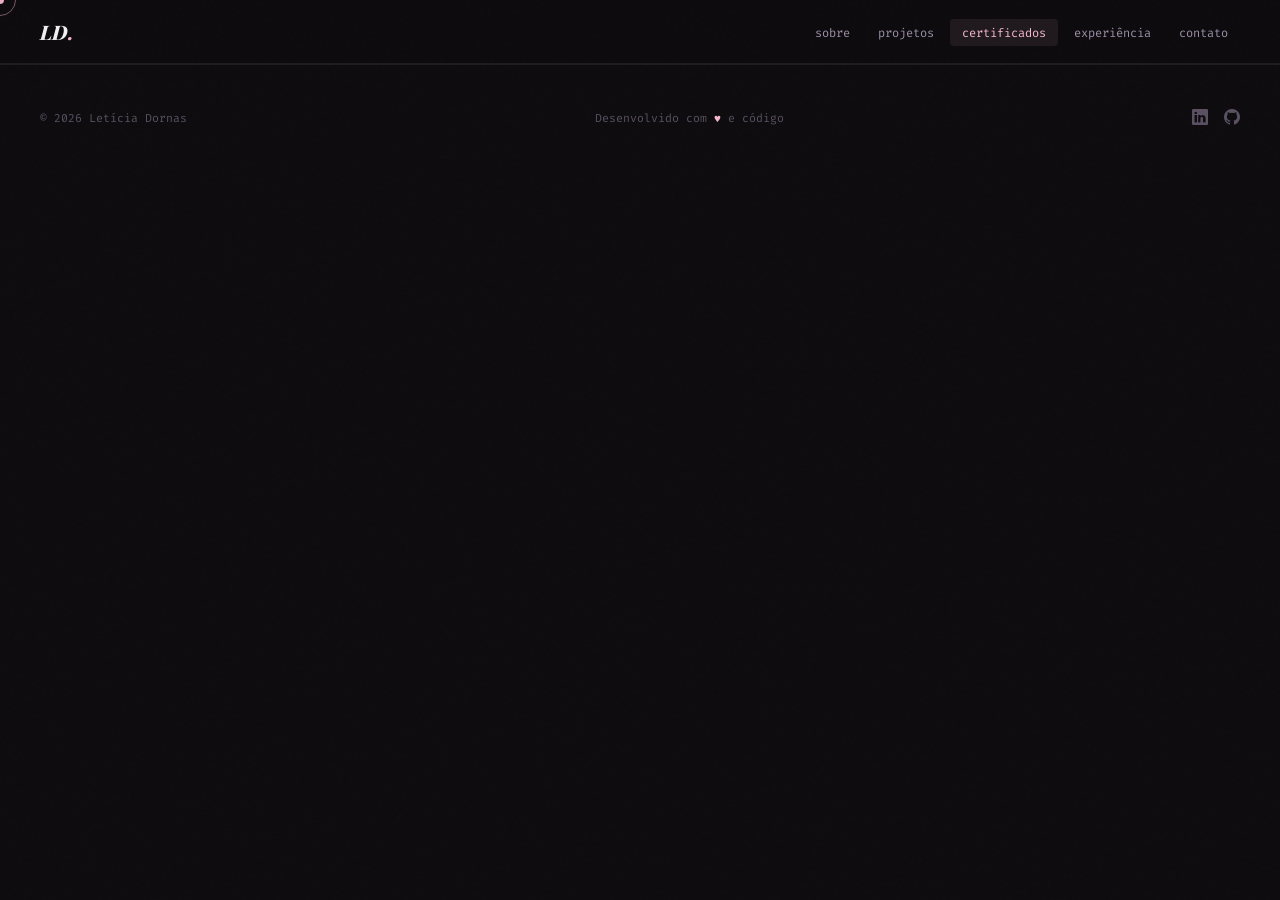
==== certificados.html @ a57dd638 "ajuste" ====
<!DOCTYPE html>
<html lang="pt-BR">
<head>
  <meta charset="UTF-8">
  <meta name="viewport" content="width=device-width, initial-scale=1.0">
  <link rel="preconnect" href="https://fonts.googleapis.com">
  <link rel="preconnect" href="https://fonts.gstatic.com" crossorigin>
  <link href="https://fonts.googleapis.com/css2?family=Playfair+Display:ital,wght@0,700;0,800;0,900;1,700;1,800&family=Figtree:wght@300;400;500;600&family=Fira+Code:wght@300;400;500&display=swap" rel="stylesheet">
  <link rel="stylesheet" href="https://cdn.jsdelivr.net/npm/bootstrap-icons@1.13.1/font/bootstrap-icons.min.css">
  <link rel="stylesheet" href="style.css">
  <title>Certificados — Letícia Dornas</title>
</head>
<body>

  <div id="cursor"></div>
  <div id="cursor-ring"></div>

  <header>
    <a href="index.html" class="logo-text">LD<span>.</span></a>
    <nav>
      <ul>
        <li><a href="index.html">sobre</a></li>
        <li><a href="projetos.html">projetos</a></li>
        <li><a href="certificados.html" class="active">certificados</a></li>
        <li><a href="experiencia.html">experiência</a></li>
        <li><a href="contato.html">contato</a></li>
      </ul>
    </nav>
  </header>

  <main>

    <!--CERTIFICADOS-->
    <section id="certificados">
      <div class="interface">
        <p class="eyebrow anim">// conhecimento validado</p>
        <h2 class="sec-title anim">Meus<br><em>Certificados</em></h2>

        <div class="cert-list anim">
          <div class="cert-row">
            <div>
              <h3>Fundamentos de Python</h3>
              <p class="cert-meta">Cisco Networking Academy</p>
            </div>
            <div class="cert-badge">
              <img src="certificados/cisco-removebg-preview.png" alt="Cisco">
              <span>Cisco NetAcad</span>
            </div>
            <span class="cert-year">2026</span>
          </div>

          <div class="cert-row">
            <div>
              <h3>Fundamentos do Hardware do Computador</h3>
              <p class="cert-meta">Cisco Networking Academy</p>
            </div>
            <div class="cert-badge">
              <img src="certificados/cisco-removebg-preview.png" alt="Cisco">
              <span>Cisco NetAcad</span>
            </div>
            <span class="cert-year">2026</span>
          </div>

          <div class="cert-row">
            <div>
              <h3>Gestão Ágil com Scrum e Kanban</h3>
              <p class="cert-meta">Orango Senac</p>
            </div>
            <div class="cert-badge">
              <img src="certificados/IMG_9899.png" alt="Orango Senac">
              <span>Orango Senac</span>
            </div>
            <span class="cert-year">2026</span>
          </div>
        </div>

      </div>
    </section>

  </main>

  <footer>
    <p>© 2026 Letícia Dornas</p>
    <p style="color:var(--text-3)">Desenvolvido com <span style="color:var(--rose)">♥</span> e código</p>
    <div class="footer-links">
      <a href="https://www.linkedin.com/in/letíciadornas/" target="_blank"><i class="bi bi-linkedin"></i></a>
      <a href="https://github.com/leledornas" target="_blank"><i class="bi bi-github"></i></a>
    </div>
  </footer>

  <script src="script.js"></script>
</body>
</html>
---- style.css ----
*, *::before, *::after { box-sizing: border-box; margin: 0; padding: 0; }

:root {
  --bg:          #0e0c0f;
  --bg-2:        #150f17;
  --bg-3:        #1c1520;
  --surface:     #211828;
  --border:      rgba(255,255,255,0.07);
  --border-hi:   rgba(255,255,255,0.13);

  /* ── Accent 1: Rosa pastel ── */
  --rose:        #f5b8d0;
  --rose-dim:    #c47898;
  --rose-bg:     rgba(245,184,208,0.08);

  /* ── Accent 2: Amarelo pastel ── */
  --yellow:      #fae89a;
  --yellow-dim:  #c9b45a;
  --yellow-bg:   rgba(250,232,154,0.08);

  /* ── Accent principal (rosa) ── */
  --accent:      var(--rose);
  --accent-dim:  var(--rose-dim);
  --accent-bg:   var(--rose-bg);

  --text-1:    #f2eef4;
  --text-2:    #9c8fa8;
  --text-3:    #5a5062;

  --font-display: 'Playfair Display', Georgia, serif;
  --font-body:    'Figtree', sans-serif;
  --font-mono:    'Fira Code', 'Courier New', monospace;
}

/* ─── BASE ─── */
html { scroll-behavior: smooth; }

body {
  background: var(--bg);
  color: var(--text-1);
  font-family: var(--font-body);
  font-size: 16px;
  line-height: 1.65;
  overflow-x: hidden;
}

/* ─── SCROLLBAR ─── */
::-webkit-scrollbar { width: 4px; }
::-webkit-scrollbar-track { background: var(--bg); }
::-webkit-scrollbar-thumb { background: var(--rose-dim); border-radius: 2px; }

/* ─── NOISE OVERLAY ─── */
body::before {
  content: '';
  position: fixed;
  inset: 0;
  background-image: url("data:image/svg+xml,%3Csvg viewBox='0 0 256 256' xmlns='http://www.w3.org/2000/svg'%3E%3Cfilter id='n'%3E%3CfeTurbulence type='fractalNoise' baseFrequency='0.9' numOctaves='4' stitchTiles='stitch'/%3E%3C/filter%3E%3Crect width='100%25' height='100%25' filter='url(%23n)' opacity='0.035'/%3E%3C/svg%3E");
  pointer-events: none;
  z-index: 9999;
  opacity: 0.35;
}

/* ─── CURSOR ─── */
#cursor {
  width: 8px; height: 8px;
  background: var(--rose);
  border-radius: 50%;
  position: fixed;
  pointer-events: none;
  z-index: 9998;
  transform: translate(-50%, -50%);
  transition: transform 0.1s, opacity 0.2s;
  mix-blend-mode: difference;
}
#cursor-ring {
  width: 32px; height: 32px;
  border: 1px solid var(--rose);
  border-radius: 50%;
  position: fixed;
  pointer-events: none;
  z-index: 9997;
  transform: translate(-50%, -50%);
  transition: all 0.12s ease;
  opacity: 0.45;
}

/* ─── HEADER ─── */
header {
  position: fixed;
  top: 0; left: 0; right: 0;
  z-index: 100;
  padding: 0 2.5rem;
  height: 64px;
  display: flex;
  align-items: center;
  justify-content: space-between;
  background: rgba(14,12,15,0.88);
  backdrop-filter: blur(20px);
  border-bottom: 1px solid var(--border);
}

.logo-text {
  font-family: var(--font-display);
  font-weight: 800;
  font-style: italic;
  font-size: 1.25rem;
  letter-spacing: 0.01em;
  color: var(--text-1);
  text-decoration: none;
}
.logo-text span { color: var(--rose); }

nav ul {
  list-style: none;
  display: flex;
  gap: 0.25rem;
}
nav ul li a {
  font-family: var(--font-mono);
  font-size: 0.75rem;
  font-weight: 400;
  color: var(--text-2);
  text-decoration: none;
  padding: 0.35rem 0.75rem;
  border-radius: 4px;
  transition: color 0.2s, background 0.2s;
  cursor: pointer;
}
nav ul li a:hover,
nav ul li a.active {
  color: var(--rose);
  background: var(--rose-bg);
}

/* ─── SECTIONS ─── */
main { padding-top: 64px; }
section { min-height: 100vh; padding: 6rem 2.5rem; }

.interface {
  max-width: 1080px;
  margin: 0 auto;
}

/* ─── EYEBROW ─── */
.eyebrow {
  font-family: var(--font-mono);
  font-size: 0.7rem;
  font-weight: 500;
  color: var(--yellow);
  letter-spacing: 0.12em;
  text-transform: uppercase;
  margin-bottom: 1rem;
}

/* ─── SECTION TITLE ─── */
.sec-title {
  font-family: var(--font-display);
  font-weight: 800;
  font-size: clamp(2.2rem, 5vw, 3.8rem);
  line-height: 1.08;
  letter-spacing: -0.01em;
  color: var(--text-1);
  margin-bottom: 3rem;
}
.sec-title em {
  font-style: italic;
  color: var(--rose);
}

/* ─── DIVIDER ─── */
.divider {
  width: 100%;
  height: 1px;
  background: var(--border);
  margin: 4rem 0;
}

/* ─── SOBRE ─── */
#sobre {
  display: flex;
  align-items: center;
}

.sobre-grid {
  display: grid;
  grid-template-columns: 1fr 1fr;
  gap: 5rem;
  align-items: center;
}

.sobre-left .tag-stack {
  display: flex;
  flex-wrap: wrap;
  gap: 0.5rem;
  margin-bottom: 2rem;
}
.tag {
  font-family: var(--font-mono);
  font-size: 0.7rem;
  padding: 0.3rem 0.7rem;
  border: 1px solid var(--border-hi);
  border-radius: 3px;
  color: var(--text-2);
  background: var(--bg-3);
}
.tag.hi {
  border-color: var(--rose);
  color: var(--rose);
  background: var(--rose-bg);
}
.tag.hi-yellow {
  border-color: var(--yellow);
  color: var(--yellow);
  background: var(--yellow-bg);
}

.sobre-left p {
  color: var(--text-2);
  font-size: 1rem;
  font-weight: 300;
  line-height: 1.8;
  margin-bottom: 2rem;
}

.social-links {
  display: flex;
  gap: 1rem;
}
.social-links a {
  display: flex;
  align-items: center;
  gap: 0.5rem;
  font-family: var(--font-mono);
  font-size: 0.75rem;
  color: var(--text-2);
  text-decoration: none;
  padding: 0.5rem 1rem;
  border: 1px solid var(--border-hi);
  border-radius: 4px;
  transition: all 0.2s;
}
.social-links a:hover {
  color: var(--rose);
  border-color: var(--rose);
  background: var(--rose-bg);
}

.sobre-right {
  position: relative;
}
.foto-wrapper {
  position: relative;
  width: 100%;
  aspect-ratio: 3/4;
  max-width: 340px;
  margin: 0 auto;
}
.foto-wrapper::before {
  content: '';
  position: absolute;
  inset: -12px;
  border: 1px solid var(--border-hi);
  border-radius: 4px;
  transform: rotate(2.5deg);
  z-index: 0;
}
.foto-wrapper::after {
  content: '';
  position: absolute;
  top: -24px; right: -24px;
  width: 90px; height: 90px;
  background: var(--yellow);
  border-radius: 50%;
  opacity: 0.10;
  z-index: 0;
}
.foto-wrapper img {
  position: relative;
  width: 100%;
  height: 100%;
  object-fit: cover;
  border-radius: 4px;
  display: block;
  filter: grayscale(15%) contrast(1.04);
  z-index: 1;
}

/* ─── CURRICULO STRIP ─── */
.cv-strip {
  display: flex;
  align-items: center;
  justify-content: space-between;
  gap: 2rem;
  padding: 2rem 2.5rem;
  background: var(--surface);
  border: 1px solid var(--border-hi);
  border-radius: 8px;
  margin-top: 3rem;
}
.cv-strip p {
  font-family: var(--font-mono);
  font-size: 0.75rem;
  color: var(--text-3);
  letter-spacing: 0.06em;
}
.cv-strip h3 {
  font-family: var(--font-display);
  font-size: 1.3rem;
  font-weight: 700;
  margin-top: 0.25rem;
}
.cv-btns {
  display: flex;
  gap: 0.75rem;
  flex-shrink: 0;
}

/* ─── BUTTONS ─── */
.btn {
  font-family: var(--font-mono);
  font-size: 0.75rem;
  font-weight: 500;
  padding: 0.6rem 1.25rem;
  border-radius: 4px;
  text-decoration: none;
  transition: all 0.2s;
  cursor: pointer;
  display: inline-flex;
  align-items: center;
  gap: 0.4rem;
  border: none;
}
.btn-outline {
  border: 1px solid var(--border-hi);
  color: var(--text-2);
  background: transparent;
}
.btn-outline:hover {
  border-color: var(--rose);
  color: var(--rose);
  background: var(--rose-bg);
}
.btn-solid {
  background: var(--rose);
  color: #0e0c0f;
  font-weight: 700;
}
.btn-solid:hover {
  background: #fad0e2;
}

/* ─── PROJETOS ─── */
#projetos { display: none; }

.projetos-grid {
  display: grid;
  grid-template-columns: repeat(3, 1fr);
  gap: 1.5px;
  background: var(--border);
  border: 1px solid var(--border);
  border-radius: 8px;
  overflow: hidden;
}

.proj-card {
  background: var(--bg-2);
  padding: 2rem;
  text-decoration: none;
  color: inherit;
  display: flex;
  flex-direction: column;
  gap: 1rem;
  transition: background 0.2s;
  position: relative;
  overflow: hidden;
  cursor: pointer;
}
.proj-card::before {
  content: '';
  position: absolute;
  bottom: 0; left: 0;
  width: 100%; height: 2px;
  background: linear-gradient(90deg, var(--rose), var(--yellow));
  transform: scaleX(0);
  transform-origin: left;
  transition: transform 0.35s ease;
}
.proj-card:hover {
  background: var(--bg-3);
}
.proj-card:hover::before {
  transform: scaleX(1);
}

.proj-number {
  font-family: var(--font-mono);
  font-size: 0.65rem;
  color: var(--text-3);
}
.proj-icon {
  font-size: 1.75rem;
  color: var(--rose);
}
.proj-card h3 {
  font-family: var(--font-display);
  font-size: 1.15rem;
  font-weight: 700;
  font-style: italic;
  line-height: 1.2;
}
.proj-card p {
  font-size: 0.875rem;
  color: var(--text-2);
  font-weight: 300;
  flex: 1;
}
.proj-arrow {
  font-size: 0.8rem;
  color: var(--text-3);
  align-self: flex-end;
  transition: color 0.2s, transform 0.2s;
}
.proj-card:hover .proj-arrow {
  color: var(--yellow);
  transform: translate(3px, -3px);
}

/* ─── CERTIFICADOS ─── */
#certificados { display: none; }

.cert-list {
  display: flex;
  flex-direction: column;
  gap: 0;
  border: 1px solid var(--border);
  border-radius: 8px;
  overflow: hidden;
}
.cert-row {
  display: grid;
  grid-template-columns: 2fr 1fr auto;
  align-items: center;
  gap: 2rem;
  padding: 1.5rem 2rem;
  background: var(--bg-2);
  border-bottom: 1px solid var(--border);
  transition: background 0.2s;
}
.cert-row:last-child { border-bottom: none; }
.cert-row:hover { background: var(--bg-3); }

.cert-row h3 {
  font-family: var(--font-display);
  font-size: 1rem;
  font-weight: 700;
}
.cert-row .cert-meta {
  font-size: 0.8rem;
  color: var(--text-2);
  margin-top: 0.2rem;
  font-family: var(--font-mono);
}
.cert-badge {
  display: flex;
  align-items: center;
  gap: 0.5rem;
}
.cert-badge img {
  width: 28px;
  height: 28px;
  object-fit: contain;
  filter: brightness(0.85) sepia(0.2);
}
.cert-badge span {
  font-family: var(--font-mono);
  font-size: 0.72rem;
  color: var(--text-2);
}
.cert-year {
  font-family: var(--font-mono);
  font-size: 0.72rem;
  color: var(--yellow);
  white-space: nowrap;
}

/* ─── EXPERIÊNCIA ─── */
#experiencia { display: none; }

.timeline {
  position: relative;
  padding-left: 2rem;
}
.timeline::before {
  content: '';
  position: absolute;
  left: 0; top: 0; bottom: 0;
  width: 1px;
  background: linear-gradient(180deg, var(--rose), var(--yellow), transparent);
}
.tl-item {
  position: relative;
  padding: 0 0 3rem 2rem;
}
.tl-item::before {
  content: '';
  position: absolute;
  left: -5px; top: 6px;
  width: 9px; height: 9px;
  border-radius: 50%;
  background: var(--rose);
  box-shadow: 0 0 0 3px var(--bg), 0 0 0 4px var(--rose-dim);
}
.tl-item:last-child { padding-bottom: 0; }

.tl-period {
  font-family: var(--font-mono);
  font-size: 0.68rem;
  color: var(--yellow);
  letter-spacing: 0.08em;
  margin-bottom: 0.4rem;
}
.tl-item h3 {
  font-family: var(--font-display);
  font-size: 1.2rem;
  font-weight: 700;
}
.tl-company {
  font-size: 0.875rem;
  color: var(--rose);
  font-weight: 500;
  margin: 0.2rem 0 0.75rem;
}
.tl-desc {
  font-size: 0.9rem;
  color: var(--text-2);
  font-weight: 300;
  max-width: 560px;
  line-height: 1.75;
}

.formacao-grid {
  display: grid;
  grid-template-columns: 1fr 1fr;
  gap: 1.5px;
  background: var(--border);
  border: 1px solid var(--border);
  border-radius: 8px;
  overflow: hidden;
  margin-top: 3rem;
}
.form-card {
  background: var(--bg-2);
  padding: 2rem;
  transition: background 0.2s;
}
.form-card:hover { background: var(--bg-3); }
.form-card .form-period {
  font-family: var(--font-mono);
  font-size: 0.68rem;
  color: var(--yellow);
  letter-spacing: 0.08em;
  margin-bottom: 0.5rem;
}
.form-card h3 {
  font-family: var(--font-display);
  font-size: 1.1rem;
  font-weight: 700;
}
.form-card p {
  font-size: 0.875rem;
  color: var(--text-2);
  margin-top: 0.25rem;
}

/* ─── CONTATO ─── */
#contato { display: none; }

.contato-grid {
  display: grid;
  grid-template-columns: 1fr 1.4fr;
  gap: 5rem;
  align-items: start;
}
.contato-left h2 {
  font-family: var(--font-display);
  font-size: clamp(1.8rem, 3vw, 2.8rem);
  font-weight: 800;
  line-height: 1.1;
  letter-spacing: -0.02em;
  margin-bottom: 1.5rem;
}
.contato-left h2 em { font-style: italic; color: var(--rose); }
.contato-left p {
  color: var(--text-2);
  font-size: 0.95rem;
  font-weight: 300;
  line-height: 1.8;
  margin-bottom: 2rem;
}

.contato-info a {
  display: flex;
  align-items: center;
  gap: 0.75rem;
  padding: 0.8rem 0;
  border-bottom: 1px solid var(--border);
  text-decoration: none;
  color: var(--text-2);
  font-size: 0.875rem;
  font-family: var(--font-mono);
  transition: color 0.2s;
}
.contato-info a:first-child { border-top: 1px solid var(--border); }
.contato-info a:hover { color: var(--rose); }
.contato-info a i { font-size: 0.9rem; color: var(--yellow); }

form {
  display: flex;
  flex-direction: column;
  gap: 1rem;
}
.form-row {
  display: grid;
  grid-template-columns: 1fr 1fr;
  gap: 1rem;
}
form input,
form textarea {
  background: var(--surface);
  border: 1px solid var(--border-hi);
  border-radius: 4px;
  padding: 0.85rem 1rem;
  color: var(--text-1);
  font-family: var(--font-body);
  font-size: 0.9rem;
  font-weight: 300;
  outline: none;
  transition: border-color 0.2s;
  width: 100%;
}
form input::placeholder,
form textarea::placeholder { color: var(--text-3); }
form input:focus,
form textarea:focus { border-color: var(--rose); }
form textarea { resize: vertical; min-height: 140px; }
form button { align-self: flex-start; }

/* ─── FOOTER ─── */
footer {
  padding: 2.5rem;
  border-top: 1px solid var(--border);
  display: flex;
  align-items: center;
  justify-content: space-between;
}
footer p {
  font-family: var(--font-mono);
  font-size: 0.72rem;
  color: var(--text-3);
}
.footer-links {
  display: flex;
  gap: 1rem;
}
.footer-links a {
  color: var(--text-3);
  font-size: 1rem;
  transition: color 0.2s;
  text-decoration: none;
}
.footer-links a:hover { color: var(--rose); }

/* ─── ANIMATIONS ─── */
@keyframes fadeUp {
  from { opacity: 0; transform: translateY(24px); }
  to   { opacity: 1; transform: translateY(0); }
}
.anim { opacity: 0; animation: fadeUp 0.6s ease forwards; }
.anim:nth-child(1) { animation-delay: 0.05s; }
.anim:nth-child(2) { animation-delay: 0.15s; }
.anim:nth-child(3) { animation-delay: 0.25s; }
.anim:nth-child(4) { animation-delay: 0.35s; }
.anim:nth-child(5) { animation-delay: 0.45s; }

/* ─── RESPONSIVE ─── */
@media (max-width: 768px) {
  section { padding: 4rem 1.25rem; }
  header { padding: 0 1.25rem; }
  .sobre-grid { grid-template-columns: 1fr; gap: 3rem; }
  .sobre-right { order: -1; }
  .foto-wrapper { max-width: 240px; }
  .projetos-grid { grid-template-columns: 1fr; }
  .contato-grid { grid-template-columns: 1fr; gap: 3rem; }
  .formacao-grid { grid-template-columns: 1fr; }
  .cert-row { grid-template-columns: 1fr auto; }
  .form-row { grid-template-columns: 1fr; }
  footer { flex-direction: column; gap: 1rem; text-align: center; }
  nav ul li a { padding: 0.35rem 0.5rem; }
  .cv-strip { flex-direction: column; align-items: flex-start; }
}
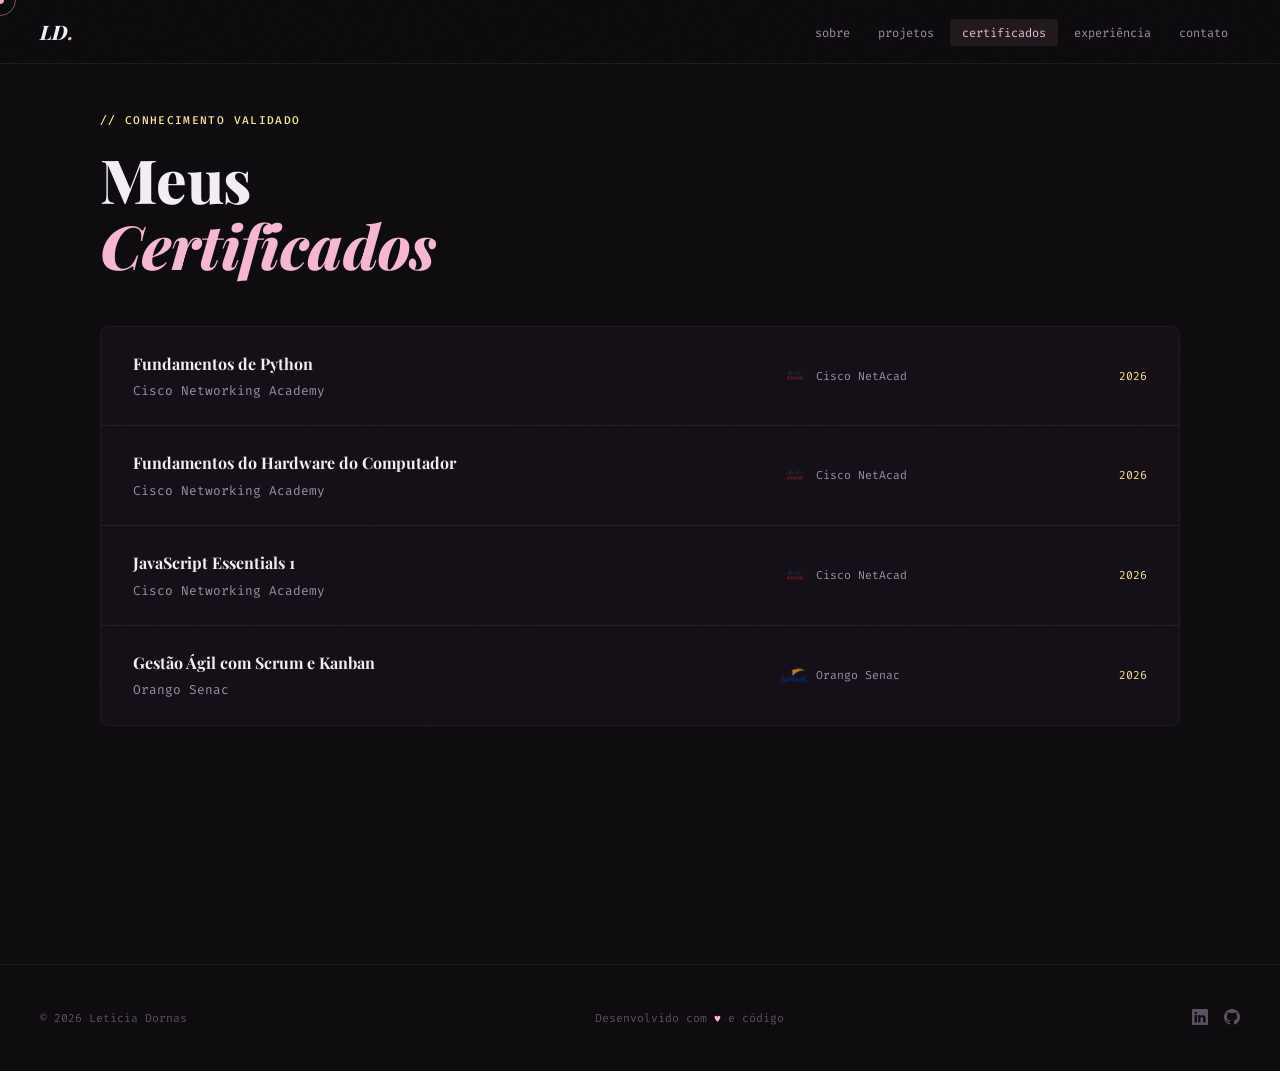
==== commit 56312496: "certificado curso java" ====
--- a/certificados.html
+++ b/certificados.html
@@ -63,6 +63,18 @@
 
           <div class="cert-row">
             <div>
+              <h3>JavaScript Essentials 1</h3>
+              <p class="cert-meta">Cisco Networking Academy</p>
+            </div>
+            <div class="cert-badge">
+              <img src="certificados/cisco-removebg-preview.png" alt="Cisco">
+              <span>Cisco NetAcad</span>
+            </div>
+            <span class="cert-year">2026</span>
+          </div>
+
+          <div class="cert-row">
+            <div>
               <h3>Gestão Ágil com Scrum e Kanban</h3>
               <p class="cert-meta">Orango Senac</p>
             </div>
@@ -73,7 +85,6 @@
             <span class="cert-year">2026</span>
           </div>
         </div>
-
       </div>
     </section>
 
--- a/style.css
+++ b/style.css
@@ -134,7 +134,7 @@
 
 /* ─── SECTIONS ─── */
 main { padding-top: 64px; }
-section { min-height: 100vh; padding: 6rem 2.5rem; }
+section { min-height: 100vh; padding: 3rem 2.5rem; }
 
 .interface {
   max-width: 1080px;
@@ -350,8 +350,6 @@
 }
 
 /* ─── PROJETOS ─── */
-#projetos { display: none; }
-
 .projetos-grid {
   display: grid;
   grid-template-columns: repeat(3, 1fr);
@@ -426,8 +424,6 @@
 }
 
 /* ─── CERTIFICADOS ─── */
-#certificados { display: none; }
-
 .cert-list {
   display: flex;
   flex-direction: column;
@@ -484,8 +480,6 @@
 }
 
 /* ─── EXPERIÊNCIA ─── */
-#experiencia { display: none; }
-
 .timeline {
   position: relative;
   padding-left: 2rem;
@@ -573,8 +567,6 @@
 }
 
 /* ─── CONTATO ─── */
-#contato { display: none; }
-
 .contato-grid {
   display: grid;
   grid-template-columns: 1fr 1.4fr;
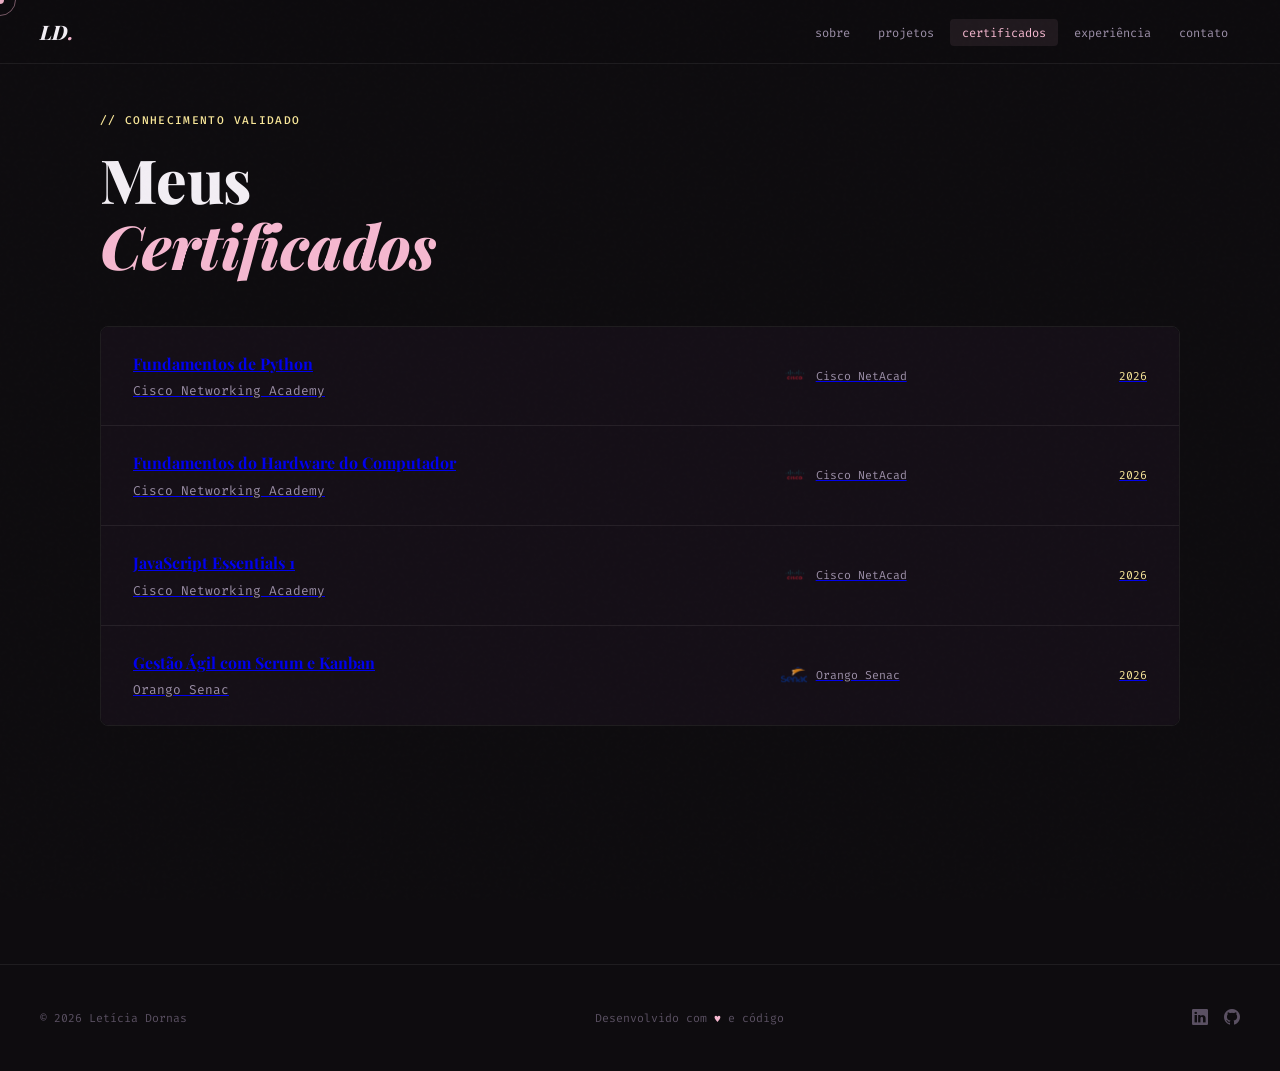
==== commit fa906ad8: "certificado novo" ====
--- a/certificados.html
+++ b/certificados.html
@@ -37,7 +37,7 @@
         <h2 class="sec-title anim">Meus<br><em>Certificados</em></h2>
 
         <div class="cert-list anim">
-          <div class="cert-row">
+          <a href="certificados/Python_Essentials_1_certificate_lda2-cesar-school_a37bff3d-574d-4bdb-9266-961b0c2b00b9 (1).pdf" target="_blank" class="cert-row">
             <div>
               <h3>Fundamentos de Python</h3>
               <p class="cert-meta">Cisco Networking Academy</p>
@@ -47,9 +47,9 @@
               <span>Cisco NetAcad</span>
             </div>
             <span class="cert-year">2026</span>
-          </div>
+          </a>
 
-          <div class="cert-row">
+          <a href="certificados/Computer_Hardware_Basics_certificate_lda2-cesar-school_35aed93d-946d-4594-af9d-8ac566d74c77 (1).pdf" target="_blank" class="cert-row">
             <div>
               <h3>Fundamentos do Hardware do Computador</h3>
               <p class="cert-meta">Cisco Networking Academy</p>
@@ -59,9 +59,9 @@
               <span>Cisco NetAcad</span>
             </div>
             <span class="cert-year">2026</span>
-          </div>
+          </a>
 
-          <div class="cert-row">
+         <a href="certificados/JavaScript_Essentials_1_certificate_lda2-cesar-school_d432795b-e3a5-40f1-8eac-6ef6c8036a6c.pdf" target="_blank" class="cert-row">
             <div>
               <h3>JavaScript Essentials 1</h3>
               <p class="cert-meta">Cisco Networking Academy</p>
@@ -71,9 +71,9 @@
               <span>Cisco NetAcad</span>
             </div>
             <span class="cert-year">2026</span>
-          </div>
+          </a>
 
-          <div class="cert-row">
+          <a href="certificados/5410116657LD.pdf" target="_blank" class="cert-row">
             <div>
               <h3>Gestão Ágil com Scrum e Kanban</h3>
               <p class="cert-meta">Orango Senac</p>
@@ -83,8 +83,7 @@
               <span>Orango Senac</span>
             </div>
             <span class="cert-year">2026</span>
-          </div>
-        </div>
+          </a>
       </div>
     </section>
 
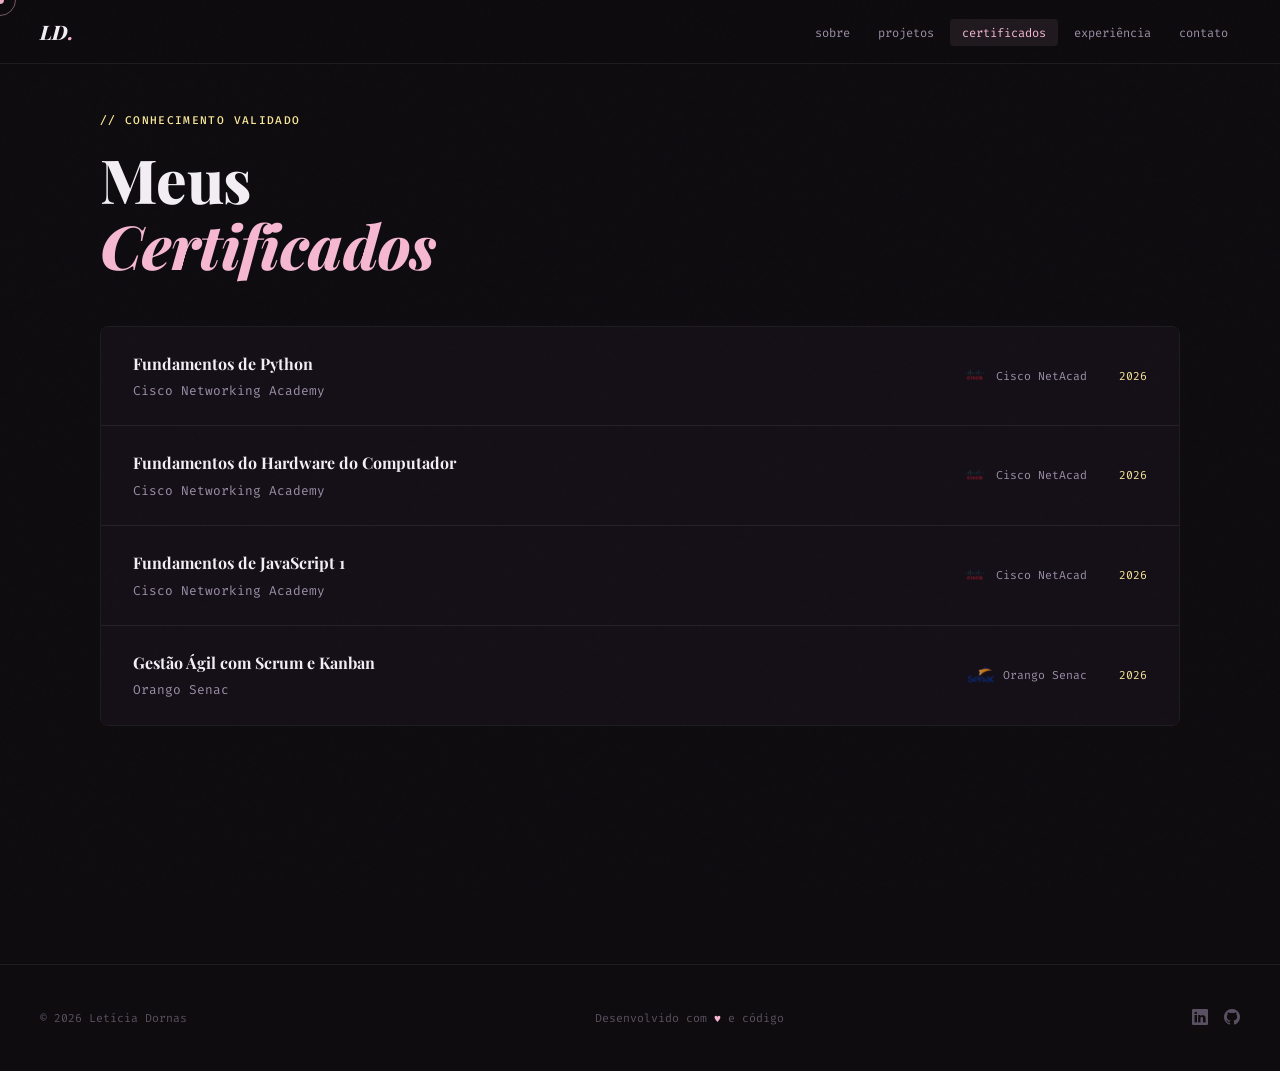
==== commit 70459835: "ajuste em certificado" ====
--- a/certificados.html
+++ b/certificados.html
@@ -63,7 +63,7 @@
 
          <a href="certificados/JavaScript_Essentials_1_certificate_lda2-cesar-school_d432795b-e3a5-40f1-8eac-6ef6c8036a6c.pdf" target="_blank" class="cert-row">
             <div>
-              <h3>JavaScript Essentials 1</h3>
+              <h3>Fundamentos de JavaScript 1</h3>
               <p class="cert-meta">Cisco Networking Academy</p>
             </div>
             <div class="cert-badge">
--- a/style.css
+++ b/style.css
@@ -689,4 +689,24 @@
   footer { flex-direction: column; gap: 1rem; text-align: center; }
   nav ul li a { padding: 0.35rem 0.5rem; }
   .cv-strip { flex-direction: column; align-items: flex-start; }
+}
+
+a.cert-row {
+  display: grid;
+  text-decoration: none;
+  color: inherit;
+  cursor: pointer;
+}
+
+a.cert-row:hover {
+  /*destacar ao passar o mouse */
+  background: rgba(255, 255, 255, 0.04);
+}
+
+a.cert-row {
+  display: grid;
+  grid-template-columns: 1fr auto auto;
+  align-items: center;
+  text-decoration: none;
+  color: inherit;
 }
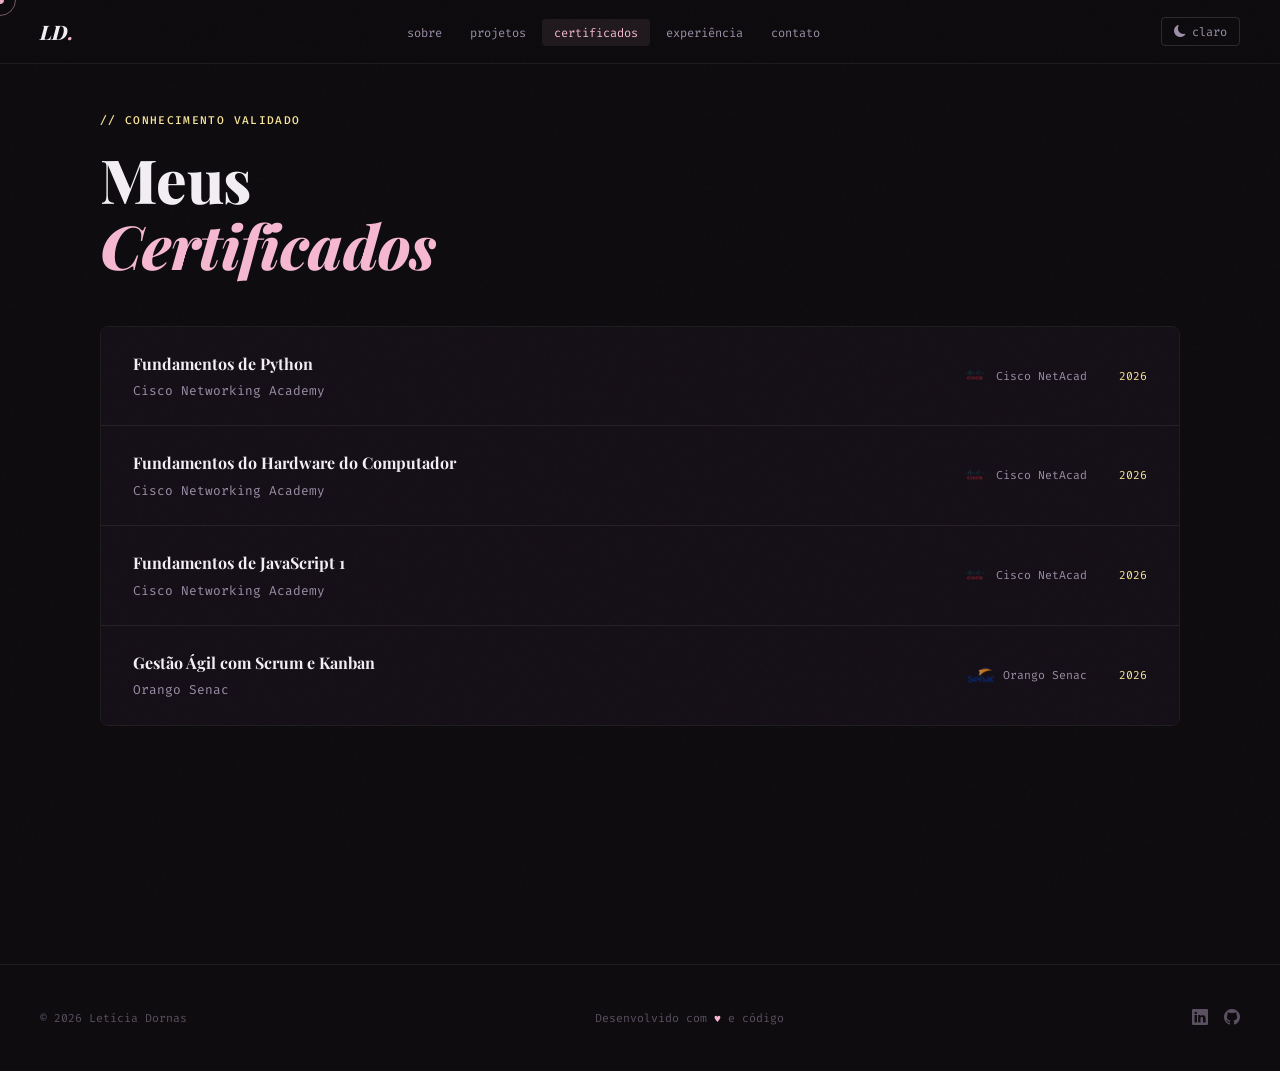
==== commit 0242073b: "header ajustado com novo modo claro/escuro" ====
--- a/certificados.html
+++ b/certificados.html
@@ -26,6 +26,10 @@
         <li><a href="contato.html">contato</a></li>
       </ul>
     </nav>
+    <button class="theme-toggle-btn" id="themeBtn" onclick="toggleTheme()" title="Alternar tema">
+      <i class="bi bi-moon-fill" id="themeIcon"></i>
+      <span id="themeLabel">claro</span>
+    </button>
   </header>
 
   <main>
--- a/style.css
+++ b/style.css
@@ -94,7 +94,7 @@
   display: flex;
   align-items: center;
   justify-content: space-between;
-  background: rgba(14,12,15,0.88);
+  background: var(--header-bg, rgba(14,12,15,0.88));
   backdrop-filter: blur(20px);
   border-bottom: 1px solid var(--border);
 }
@@ -303,7 +303,7 @@
   color: var(--text-3);
   letter-spacing: 0.06em;
 }
-.cv-strip h3 {
+.cv-strip h2 {
   font-family: var(--font-display);
   font-size: 1.3rem;
   font-weight: 700;
@@ -709,4 +709,50 @@
   align-items: center;
   text-decoration: none;
   color: inherit;
+}
+
+/* ─── TEMA CLARO ─── */
+[data-theme="light"] {
+  --bg:       #faf8fb;
+  --bg-2:     #f2eef5;
+  --bg-3:     #ebe5ef;
+  --surface:  #e4dde9;
+  --border:      rgba(0,0,0,0.07);
+  --border-hi:   rgba(0,0,0,0.13);
+
+  --rose:     #c4607e;
+  --rose-dim: #9e3d5c;
+  --rose-bg:  rgba(196,96,126,0.08);
+
+  --yellow:     #9a7a10;
+  --yellow-dim: #7a6008;
+  --yellow-bg:  rgba(154,122,16,0.08);
+
+  --text-1: #1a1220;
+  --text-2: #5a4d66;
+  --text-3: #9c8fa8;
+  --header-bg: rgba(245,241,248,0.88);
+}
+
+
+/* ─── TOGGLE CLARO/ESCURO ─── */
+.theme-toggle-btn {
+  font-family: var(--font-mono);
+  font-size: 0.75rem;
+  color: var(--text-2);
+  background: transparent;
+  border: 1px solid var(--border-hi);
+  border-radius: 4px;
+  padding: 0.35rem 0.75rem;
+  cursor: pointer;
+  margin-left: 0.5rem;
+  transition: color 0.2s, border-color 0.2s, background 0.2s;
+  display: flex;
+  align-items: center;
+  gap: 0.4rem;
+}
+.theme-toggle-btn:hover {
+  color: var(--rose);
+  border-color: var(--rose);
+  background: var(--rose-bg);
 }
